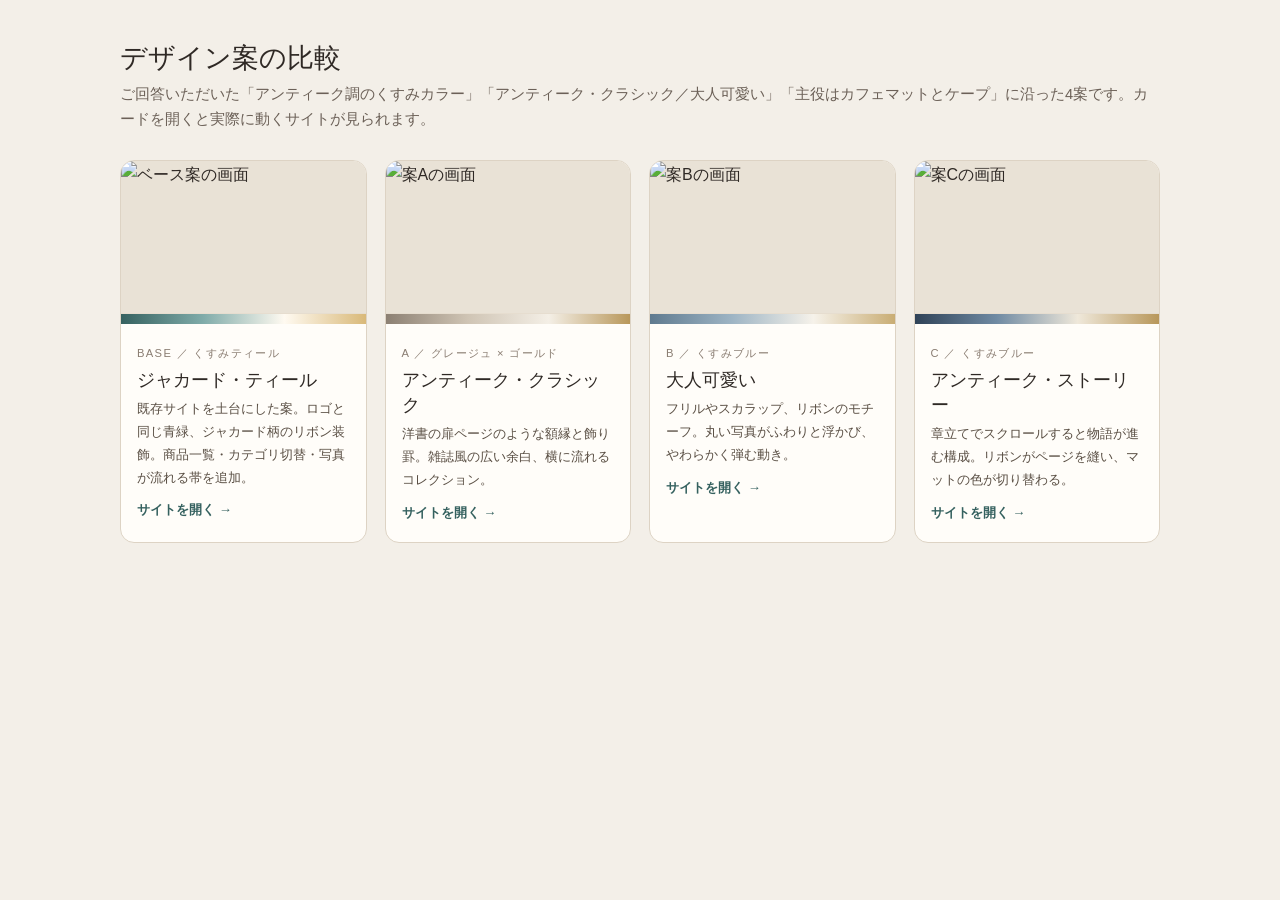
==== designs/index.html @ 5ed02efc "Add real product catalog, motion and EC strategy to the site - Render the 32 Creema listings (photo," ====
<!doctype html>
<html lang="ja">
<head>
  <meta charset="UTF-8" />
  <meta name="viewport" content="width=device-width, initial-scale=1.0" />
  <meta name="robots" content="noindex" />
  <title>デザイン案の比較 | and AJ paw-pads</title>
  <style>
    *, *::before, *::after { box-sizing: border-box; }
    body { margin: 0; padding: 40px 16px 64px; background: #f3efe8; color: #2f2925;
      font-family: "Hiragino Sans", "Yu Gothic", "Meiryo", sans-serif; line-height: 1.7; }
    main { max-width: 1040px; margin: 0 auto; }
    h1 { font: 400 1.7rem Georgia, "Yu Mincho", serif; margin: 0 0 6px; }
    .lead { color: #6b6057; margin: 0 0 28px; font-size: .92rem; }
    .grid { display: grid; grid-template-columns: repeat(auto-fit, minmax(230px, 1fr)); gap: 18px; }
    .card { display: flex; flex-direction: column; background: #fffdf9; border: 1px solid #ddd3c4; border-radius: 14px;
      overflow: hidden; color: inherit; text-decoration: none; transition: transform .3s, box-shadow .3s; }
    .card:hover { transform: translateY(-5px); box-shadow: 0 16px 32px rgba(60,50,40,.16); }
    .card img { width: 100%; aspect-ratio: 16 / 10; object-fit: cover; object-position: top; display: block; border-bottom: 1px solid #e6ddcf; background: #e9e2d6; }
    .swatch { height: 10px; }
    .body { padding: 14px 16px 18px; }
    .tag { font-size: .7rem; letter-spacing: .12em; color: #8a7d72; }
    h2 { font: 400 1.15rem Georgia, "Yu Mincho", serif; margin: 2px 0 6px; }
    p { margin: 0; font-size: .84rem; color: #5a4f44; }
    .go { margin-top: 10px; font-size: .82rem; font-weight: 700; color: #35615f; }
    @media (prefers-reduced-motion: reduce) { .card { transition: none; } }
  </style>
</head>
<body>
  <main>
    <h1>デザイン案の比較</h1>
    <p class="lead">ご回答いただいた「アンティーク調のくすみカラー」「アンティーク・クラシック／大人可愛い」「主役はカフェマットとケープ」に沿った4案です。カードを開くと実際に動くサイトが見られます。</p>
    <div class="grid">
      <a class="card" href="../index.html">
        <img src="thumbs/base.jpg" alt="ベース案の画面" loading="lazy">
        <div class="swatch" style="background:linear-gradient(90deg,#35615f,#7faba9,#fffaf1,#d9b979)"></div>
        <div class="body">
          <span class="tag">BASE ／ くすみティール</span>
          <h2>ジャカード・ティール</h2>
          <p>既存サイトを土台にした案。ロゴと同じ青緑、ジャカード柄のリボン装飾。商品一覧・カテゴリ切替・写真が流れる帯を追加。</p>
          <div class="go">サイトを開く →</div>
        </div>
      </a>
      <a class="card" href="a-greige-gold/index.html">
        <img src="thumbs/a.jpg" alt="案Aの画面" loading="lazy">
        <div class="swatch" style="background:linear-gradient(90deg,#8c8073,#cfc4b4,#f4efe6,#b8975a)"></div>
        <div class="body">
          <span class="tag">A ／ グレージュ × ゴールド</span>
          <h2>アンティーク・クラシック</h2>
          <p>洋書の扉ページのような額縁と飾り罫。雑誌風の広い余白、横に流れるコレクション。</p>
          <div class="go">サイトを開く →</div>
        </div>
      </a>
      <a class="card" href="b-dusty-blue/index.html">
        <img src="thumbs/b.jpg" alt="案Bの画面" loading="lazy">
        <div class="swatch" style="background:linear-gradient(90deg,#5f7a8f,#9db4c4,#f6f2ea,#c9ad74)"></div>
        <div class="body">
          <span class="tag">B ／ くすみブルー</span>
          <h2>大人可愛い</h2>
          <p>フリルやスカラップ、リボンのモチーフ。丸い写真がふわりと浮かび、やわらかく弾む動き。</p>
          <div class="go">サイトを開く →</div>
        </div>
      </a>
      <a class="card" href="c-antique-blue/index.html">
        <img src="thumbs/c.jpg" alt="案Cの画面" loading="lazy">
        <div class="swatch" style="background:linear-gradient(90deg,#2f4257,#6f8aa3,#efe8da,#b8975a)"></div>
        <div class="body">
          <span class="tag">C ／ くすみブルー</span>
          <h2>アンティーク・ストーリー</h2>
          <p>章立てでスクロールすると物語が進む構成。リボンがページを縫い、マットの色が切り替わる。</p>
          <div class="go">サイトを開く →</div>
        </div>
      </a>
    </div>
  </main>
</body>
</html>
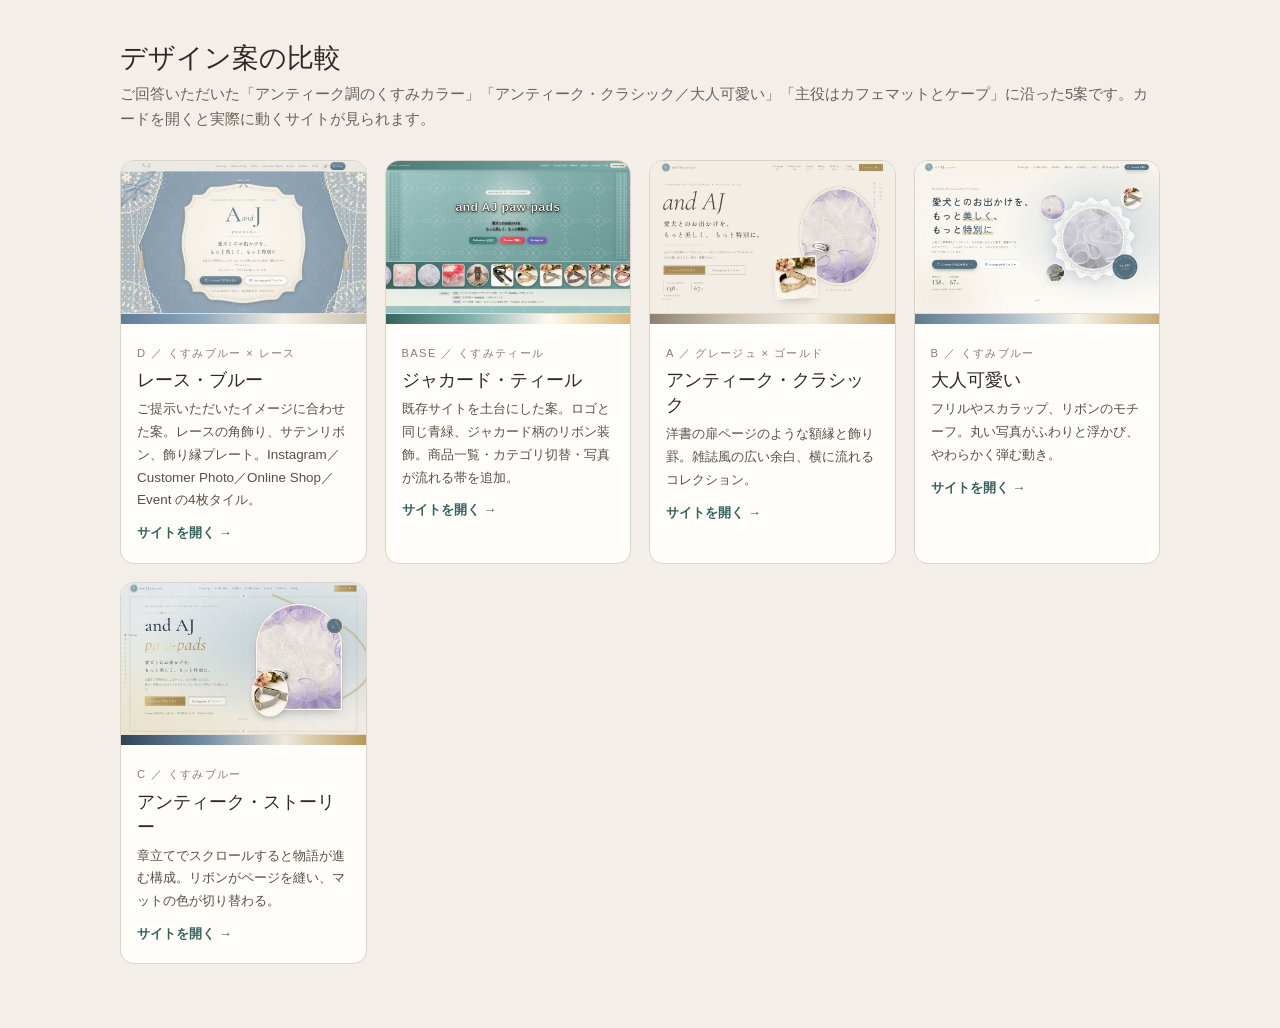
==== commit cbfcfec5: "Add design D (lace blue) matching the brand's reference image Co-Authored-By: Claude Fable 5.2 <nore" ====
--- a/designs/index.html
+++ b/designs/index.html
@@ -29,8 +29,18 @@
 <body>
   <main>
     <h1>デザイン案の比較</h1>
-    <p class="lead">ご回答いただいた「アンティーク調のくすみカラー」「アンティーク・クラシック／大人可愛い」「主役はカフェマットとケープ」に沿った4案です。カードを開くと実際に動くサイトが見られます。</p>
+    <p class="lead">ご回答いただいた「アンティーク調のくすみカラー」「アンティーク・クラシック／大人可愛い」「主役はカフェマットとケープ」に沿った5案です。カードを開くと実際に動くサイトが見られます。</p>
     <div class="grid">
+      <a class="card" href="d-lace-blue/index.html">
+        <img src="thumbs/d.jpg" alt="案Dの画面" loading="lazy">
+        <div class="swatch" style="background:linear-gradient(90deg,#5f7d96,#8fa9bd,#f6f1e7,#c9c0b0)"></div>
+        <div class="body">
+          <span class="tag">D ／ くすみブルー × レース</span>
+          <h2>レース・ブルー</h2>
+          <p>ご提示いただいたイメージに合わせた案。レースの角飾り、サテンリボン、飾り縁プレート。Instagram／Customer Photo／Online Shop／Event の4枚タイル。</p>
+          <div class="go">サイトを開く →</div>
+        </div>
+      </a>
       <a class="card" href="../index.html">
         <img src="thumbs/base.jpg" alt="ベース案の画面" loading="lazy">
         <div class="swatch" style="background:linear-gradient(90deg,#35615f,#7faba9,#fffaf1,#d9b979)"></div>
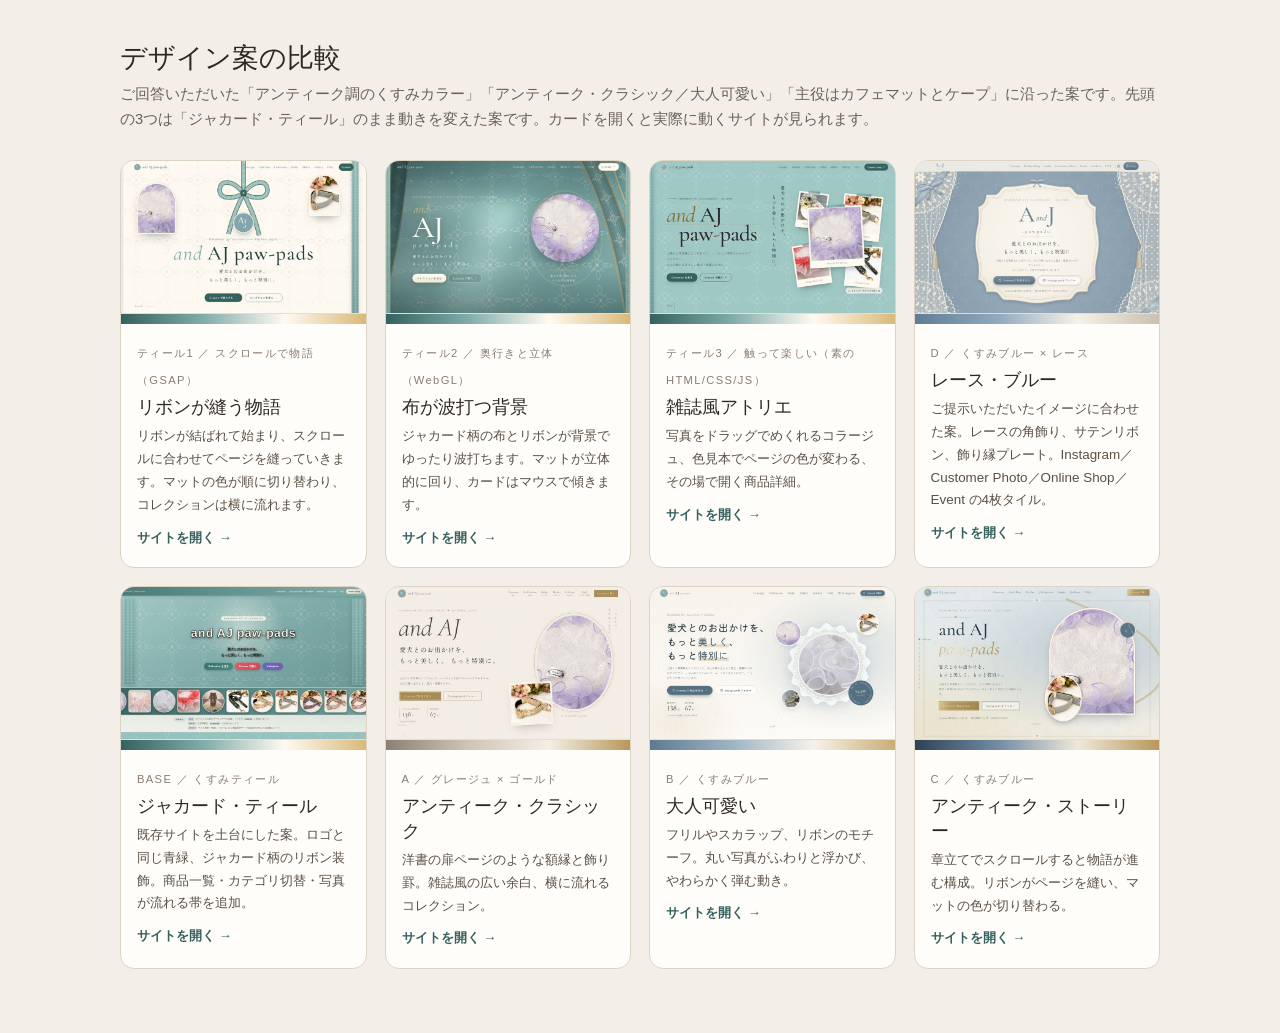
==== commit 41ec448d: "Add teal variant 1 (ribbon story) and list teal variants on the comparison page Co-Authored-By: Clau" ====
--- a/designs/index.html
+++ b/designs/index.html
@@ -29,8 +29,38 @@
 <body>
   <main>
     <h1>デザイン案の比較</h1>
-    <p class="lead">ご回答いただいた「アンティーク調のくすみカラー」「アンティーク・クラシック／大人可愛い」「主役はカフェマットとケープ」に沿った5案です。カードを開くと実際に動くサイトが見られます。</p>
+    <p class="lead">ご回答いただいた「アンティーク調のくすみカラー」「アンティーク・クラシック／大人可愛い」「主役はカフェマットとケープ」に沿った案です。先頭の3つは「ジャカード・ティール」のまま動きを変えた案です。カードを開くと実際に動くサイトが見られます。</p>
     <div class="grid">
+      <a class="card" href="t1-ribbon-story/index.html">
+        <img src="thumbs/t1.jpg" alt="リボンが縫う物語の画面" loading="lazy">
+        <div class="swatch" style="background:linear-gradient(90deg,#35615f,#7faba9,#fffaf1,#d9b979)"></div>
+        <div class="body">
+          <span class="tag">ティール1 ／ スクロールで物語（GSAP）</span>
+          <h2>リボンが縫う物語</h2>
+          <p>リボンが結ばれて始まり、スクロールに合わせてページを縫っていきます。マットの色が順に切り替わり、コレクションは横に流れます。</p>
+          <div class="go">サイトを開く →</div>
+        </div>
+      </a>
+      <a class="card" href="t2-woven-depth/index.html">
+        <img src="thumbs/t2.jpg" alt="布が波打つ背景の画面" loading="lazy">
+        <div class="swatch" style="background:linear-gradient(90deg,#35615f,#7faba9,#fffaf1,#d9b979)"></div>
+        <div class="body">
+          <span class="tag">ティール2 ／ 奥行きと立体（WebGL）</span>
+          <h2>布が波打つ背景</h2>
+          <p>ジャカード柄の布とリボンが背景でゆったり波打ちます。マットが立体的に回り、カードはマウスで傾きます。</p>
+          <div class="go">サイトを開く →</div>
+        </div>
+      </a>
+      <a class="card" href="t3-atelier-play/index.html">
+        <img src="thumbs/t3.jpg" alt="雑誌風アトリエの画面" loading="lazy">
+        <div class="swatch" style="background:linear-gradient(90deg,#35615f,#7faba9,#fffaf1,#d9b979)"></div>
+        <div class="body">
+          <span class="tag">ティール3 ／ 触って楽しい（素のHTML/CSS/JS）</span>
+          <h2>雑誌風アトリエ</h2>
+          <p>写真をドラッグでめくれるコラージュ、色見本でページの色が変わる、その場で開く商品詳細。</p>
+          <div class="go">サイトを開く →</div>
+        </div>
+      </a>
       <a class="card" href="d-lace-blue/index.html">
         <img src="thumbs/d.jpg" alt="案Dの画面" loading="lazy">
         <div class="swatch" style="background:linear-gradient(90deg,#5f7d96,#8fa9bd,#f6f1e7,#c9c0b0)"></div>
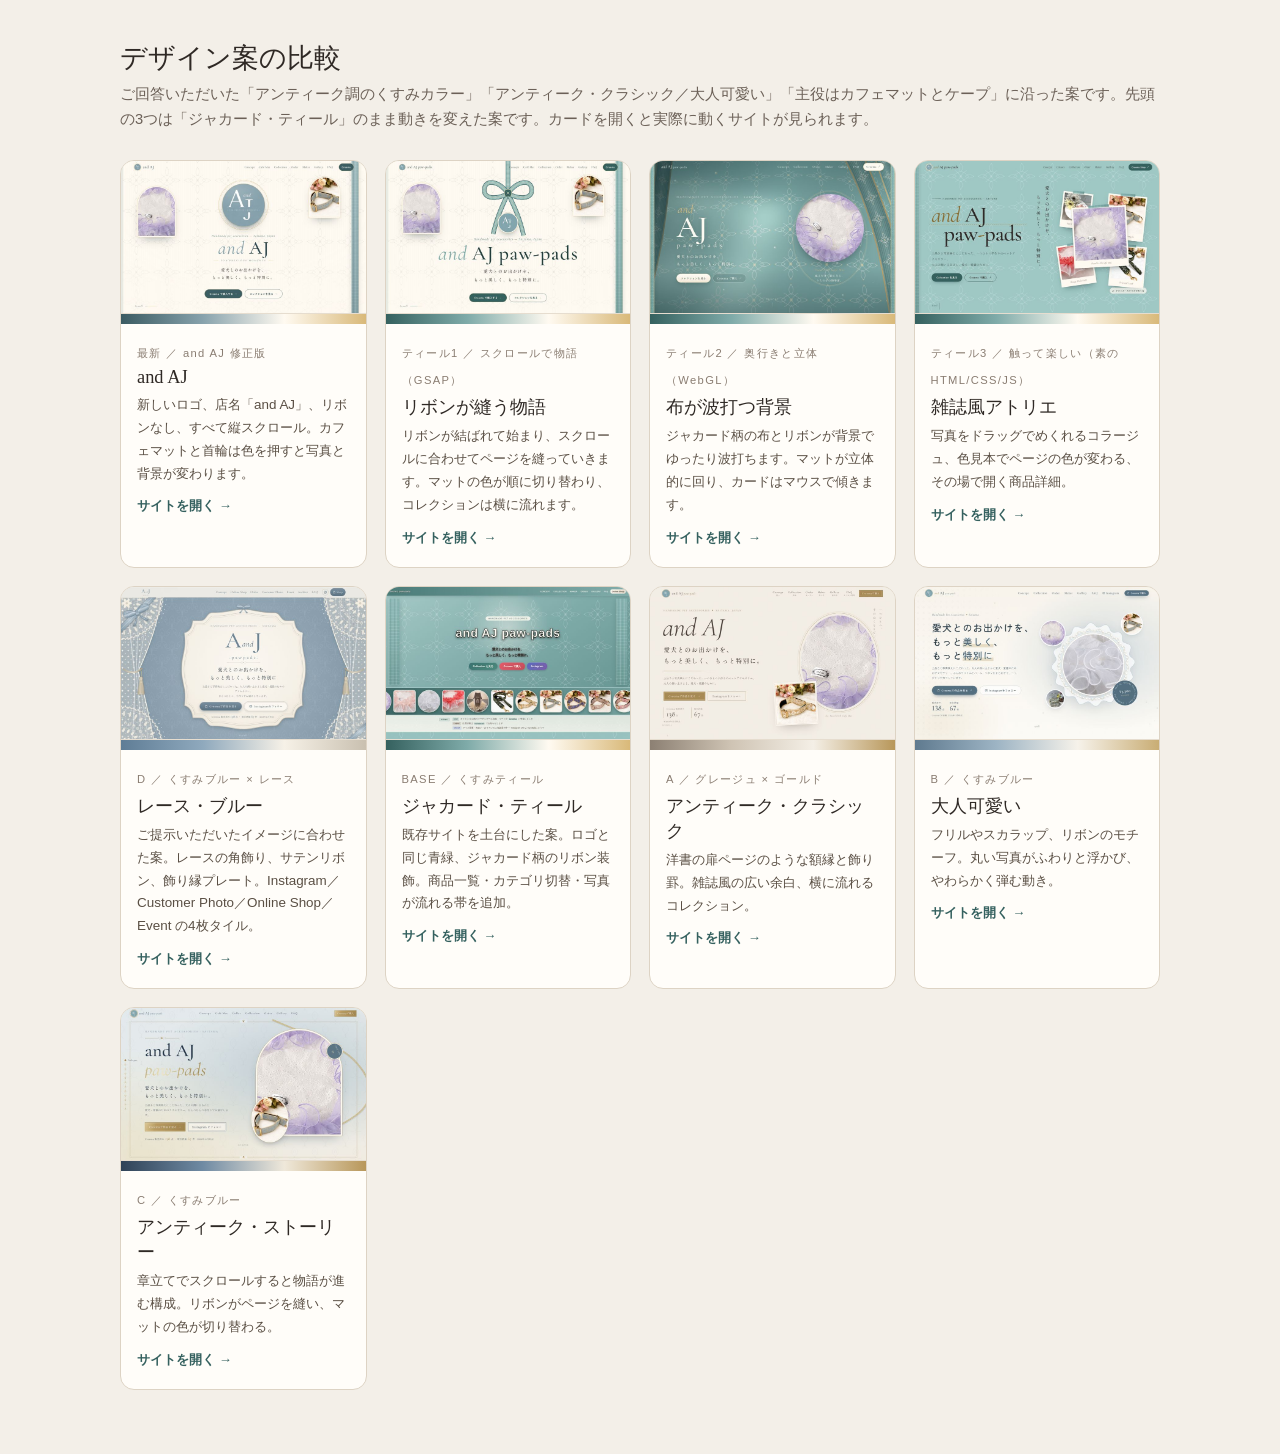
==== commit d139d30c: "Add merged v2 design: and AJ name, new logo, vertical scroll, click colour pickers Co-Authored-By: C" ====
--- a/designs/index.html
+++ b/designs/index.html
@@ -31,6 +31,16 @@
     <h1>デザイン案の比較</h1>
     <p class="lead">ご回答いただいた「アンティーク調のくすみカラー」「アンティーク・クラシック／大人可愛い」「主役はカフェマットとケープ」に沿った案です。先頭の3つは「ジャカード・ティール」のまま動きを変えた案です。カードを開くと実際に動くサイトが見られます。</p>
     <div class="grid">
+      <a class="card" href="v2-and-aj/index.html">
+        <img src="thumbs/v2.jpg" alt="and AJ 修正版の画面" loading="lazy">
+        <div class="swatch" style="background:linear-gradient(90deg,#3b5b62,#87a2ac,#fffaf1,#d9b979)"></div>
+        <div class="body">
+          <span class="tag">最新 ／ and AJ 修正版</span>
+          <h2>and AJ</h2>
+          <p>新しいロゴ、店名「and AJ」、リボンなし、すべて縦スクロール。カフェマットと首輪は色を押すと写真と背景が変わります。</p>
+          <div class="go">サイトを開く →</div>
+        </div>
+      </a>
       <a class="card" href="t1-ribbon-story/index.html">
         <img src="thumbs/t1.jpg" alt="リボンが縫う物語の画面" loading="lazy">
         <div class="swatch" style="background:linear-gradient(90deg,#35615f,#7faba9,#fffaf1,#d9b979)"></div>
